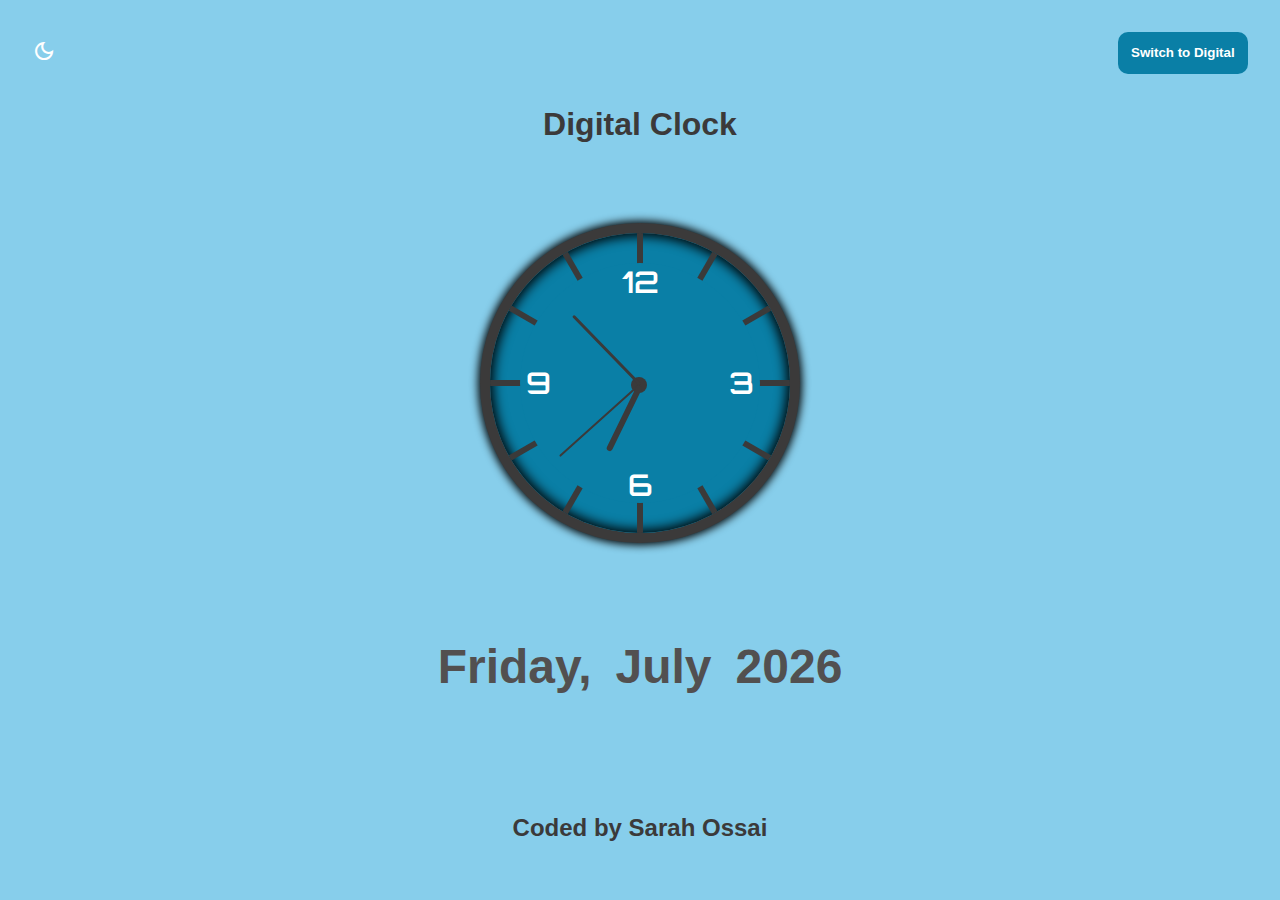
==== index.html @ 419f19a8 "Digital-Analog-Clock Completed" ====
<!DOCTYPE html>
<html lang="en">
<head>
    <meta charset="UTF-8">
    <meta http-equiv="X-UA-Compatible" content="IE=edge">
    <meta name="viewport" content="width=device-width, initial-scale=1.0">
    <title>Analog Clock | by Sarah Ossai</title>
    <link rel="stylesheet" href="style.css"/>
    <link href='https://fonts.googleapis.com/css?family=Orbitron' rel='stylesheet' type='text/css'>
    <link rel="stylesheet" href="https://fonts.googleapis.com/css2?family=Material+Symbols+Outlined:opsz,wght,FILL,GRAD@48,400,0,0" />
    <link rel="stylesheet" href="https://fonts.googleapis.com/css2?family=Material+Symbols+Outlined:opsz,wght,FILL,GRAD@48,400,0,0" />
    <script src="script.js" defer></script>
    <script src="date.js" defer></script>

</head>
<body>
    <!-- Button to switch between clocks -->
    <header>
        <div class="switch-clock">
            <button onclick="toggleMode()" id="mode-button">
                <span class="material-symbols-outlined" style="cursor: pointer;">
                    dark_mode
                    </span></button>
            <a href="digital.html"><button class="btn-switch">Switch to Digital</button></a>
         </div>

         <h1 style="text-align:center;">Digital Clock</h1>
     </header>
     <!-- The analog clock content -->
     <div class="analogCont clock">
     <div class="middleLine">
        <div class="marking marking-one"></div>
        <div class="marking marking-two"></div>
        <div class="inner-circle">
                   
                    <!-- numbering -->
                    <div class="numVertical">
                        <p>12</p>
                 <div class="numHorizontal">
                    <p>9</p>
                    <p>3</p>
    
                 </div>
                        <p>6</p>
                    </div>
                    <div class="hand hour-hand"></div>
                    <div class="hand min-hand"></div>
                    <div class="hand sec-hand"></div>
                </div>
        
        <div class="marking marking-three"></div>
        <div class="marking marking-four"></div>
     </div>
     </div>
     <!-- set current date -->
     
        <div class="fullDate">
            <p class="day"></p>
            <p class="month"></p>
            <p class="year"></p>
        </div>
     <footer>
        <p>Coded by Sarah Ossai</p>
     </footer>
</body>
</html>
---- style.css ----
* {
  margin: 0;
  padding: 0;
}
@font-face {
    font-family: 'digital-7';
    src: url('fonts/digital-7.ttf') format(truetype);
  }
  
body {
  background-color: skyblue;
  color: white;
  transition: 0.3s ease-in-out;
}
#mode-button {
  border: none;
  background-color: transparent;
  color: white;
  font-weight: 700;
}

.switch-clock {
  display: flex;
  justify-content: space-between;
  padding: 2em;
}
.btn-switch {
  padding: 1em;
  border: none;
  font-weight: 600;
  background-color: rgb(10, 127, 166);
  color: white;
  cursor: pointer;
  border-radius: 10px;
}
.btn-switch:hover {
  background-color: rgb(12, 160, 209);
  transition: 0.3s transform;
  transform: scale(0.98);
}
header > h1 {
  color: rgb(59, 58, 58);
  font-weight: 600;
  text-align: center;
  font-family: sans-serif;
}
/* style the digital clock */
.digitalCont {
  display: flex;
  gap: 2.9em;
  border: 7px solid rgb(59, 58, 58);
  box-shadow: 0px 0px 9px 2px black, inset 0px 0px 12px 3px black;
  border-radius: 15px;
  padding: 2em;
  justify-content: center;
  margin: auto;
  width: 500px;
  margin-top: 5em;
  color: white;
  background-color: rgb(10, 127, 166);

}
.hour-min {
  display: flex;
  font-size: 7rem;
  gap: 0.5em;
  font-family: 'digital-7', sans-serif;

}
.seconds {
  width: 50px;
  font-size: 3rem;
  color: rgb(201, 197, 197);
  font-family: 'digital-7', sans-serif;

}
/* style for the analog clock */
.analogCont {
  width: 300px;
  height: 300px;
  margin: auto;
  margin-top: 5em;
  background-color: rgb(10, 127, 166);
  border-radius: 100%;
  border: 10px solid rgb(59, 58, 58);
  box-shadow: 0px 0px 9px 2px black, inset 0px 0px 12px 3px black;
}
/* draw the middle lines */
.middleLine {
  position: relative;
  overflow: hidden;
  width: 100%;
  height: 100%;
  border-radius: 100%;
}
.middleLine::after {
  -webkit-transform: rotate(90deg);
  -moz-transform: rotate(90deg);
  transform: rotate(90deg);
}
.middleLine::after,
.middleLine::before,
.middleLine .marking {
  content: "";
  position: absolute;
  width: 6px;
  height: 100%;
  left: 49%;
  background-color: rgb(59, 58, 58);
  z-index: 0;
}
/* the other major timelines */
.middleLine .marking.marking-one {
  -webkit-transform: rotate(30deg);
  -moz-transform: rotate(30deg);
  transform: rotate(30deg);
}
.middleLine .marking.marking-two {
  -webkit-transform: rotate(60deg);
  -moz-transform: rotate(60deg);
  transform: rotate(60deg);
}
.middleLine .marking.marking-three {
  -webkit-transform: rotate(120deg);
  -moz-transform: rotate(120deg);
  transform: rotate(120deg);
}
.middleLine .marking.marking-four {
  -webkit-transform: rotate(150deg);
  -moz-transform: rotate(150deg);
  transform: rotate(150deg);
}
/* cover the lines and draw the inner circle */
.inner-circle {
  position: absolute;
  top: 10%;
  left: 10%;
  border-radius: 100%;
  z-index: 1;
  width: 80%;
  height: 80%;
  background-color: rgb(10, 127, 166);
}
.inner-circle::before {
  position: absolute;
  content: "";
  top: 50%;
  left: 50%;
  width: 16px;
  height: 16px;
  border-radius: 100%;
  background-color: rgb(59, 58, 58);
  margin-top: -6px;
  margin-left: -9px;
}
footer > p {
  color: rgb(59, 58, 58);
  font-weight: 600;
  text-align: center;
  padding-top: 5em;
  font-size: 1.5rem;
  font-family: sans-serif;
}
.hand {
  width: 50%;
  right: 50%;
  position: absolute;
  height: 6px;
  background-color: rgb(59, 58, 58);
  top: 50%;
  border-radius: 5px;
  transform-origin: 100%;
  transition-timing-function: cubic-bezier(0.9, 5, 0.58, 1);
}
.hand.hour-hand {
  width: 30%;
  z-index: 3;
}
.hand.min-hand {
  width: 40%;
  z-index: 10;
  height: 3px;
}
.hand.sec-hand {
  width: 45%;
  height: 2px;
  background-color: rgb(59, 58, 58);
}
.numVertical {
  font-family: sans-serif;
  text-align: center;
  font-size: 30px;
  font-weight: 600;
  display: flex;
  flex-direction: column;
  justify-content: space-between;
  height: 100%;
  color: white;
  font-family: "Orbitron", sans-serif;
}
.numHorizontal {
  font-family: "Orbitron", sans-serif;
  display: flex;
  justify-content: space-between;
  padding: 0.2em;
}
/* dark mode */
body.dark-mode,
.clock.dark-mode, 
.clock.dark-mode .inner-circle {
  background-color: rgb(20, 20, 20) !important;
  transition: 0.5s ease-in-out;
}

.clock.dark-mode .hour-min,
.clock.dark-mode .seconds,
.clock.dark-mode .numHorizontal,
.clock.dark-mode .numVertical {
  color: red;
  transition: 0.5s ease-in-out;
}

.btn-switch.dark-mode{
    background-color: red;
    transition: 0.5s ease-out;
}
/* style the date */
.fullDate{
    display: flex;
    gap: 0.5em;
    font-size: 3rem;
    font-family: sans-serif;
    justify-content: center;
    padding-top: 2em;
    color: rgb(82, 80, 80);
    font-weight: 700;
}
@media (max-width: 650px) {
  .digitalCont {
    width: 200px;
  }
  .hour-min {
    font-size: 3rem;
  }
  .seconds {
    font-size: 1.7rem;
  }
  .analogCont {
    width: 250px;
    height: 250px;
  }
  .hand.hour-hand {
    height: 5px;
    width: 55px;
  }
  .hand.min-hand {
    width: 70px;
  }
  .hand.sec-hand {
    width: 73px;
  }
  .fullDate{
    font-size: 1.5rem;
  }
  footer > p{
    font-size: 1.2rem;
  }
}
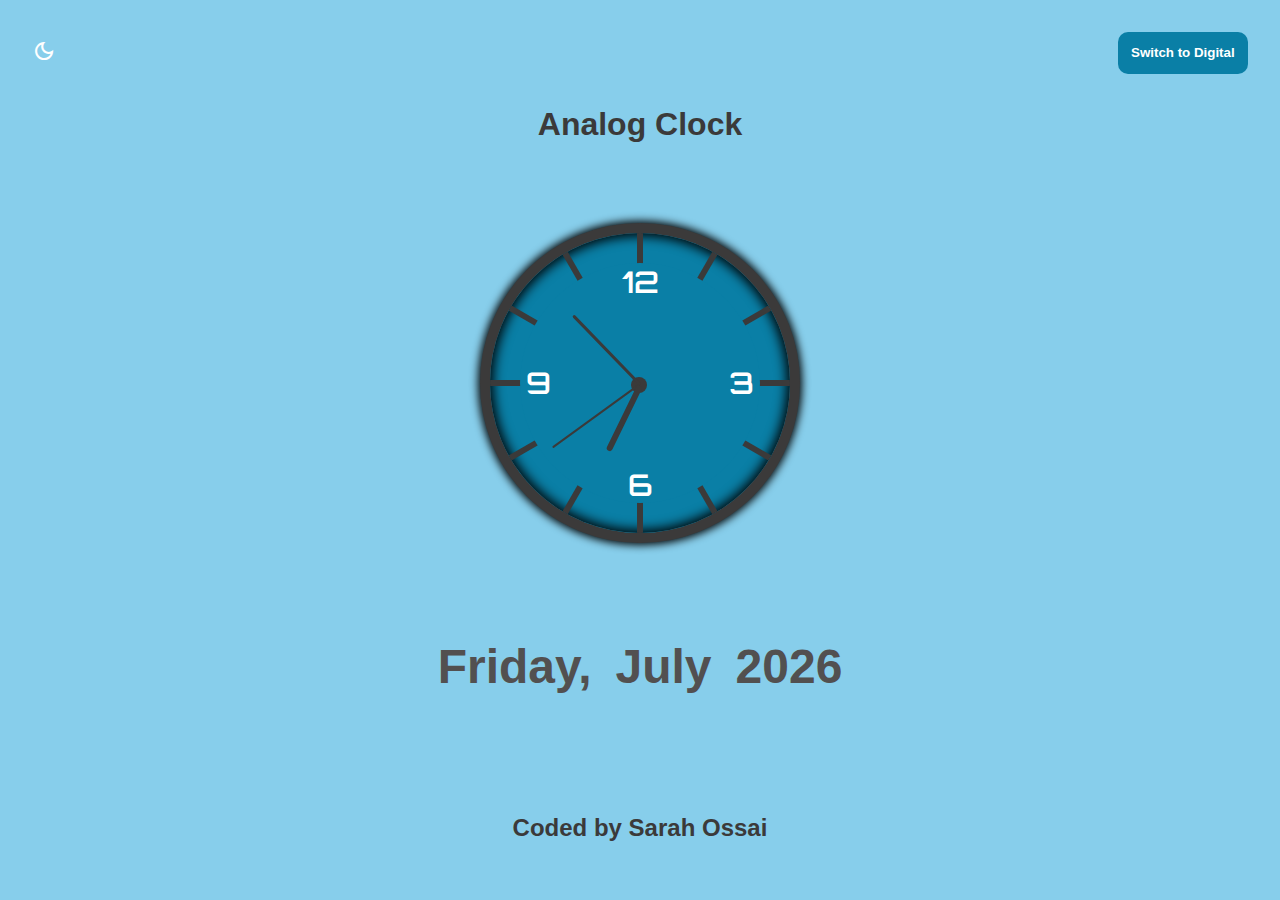
==== commit 34d752b2: "Updated" ====
--- a/index.html
+++ b/index.html
@@ -24,7 +24,7 @@
             <a href="digital.html"><button class="btn-switch">Switch to Digital</button></a>
          </div>
 
-         <h1 style="text-align:center;">Digital Clock</h1>
+         <h1 style="text-align:center;">Analog Clock</h1>
      </header>
      <!-- The analog clock content -->
      <div class="analogCont clock">
